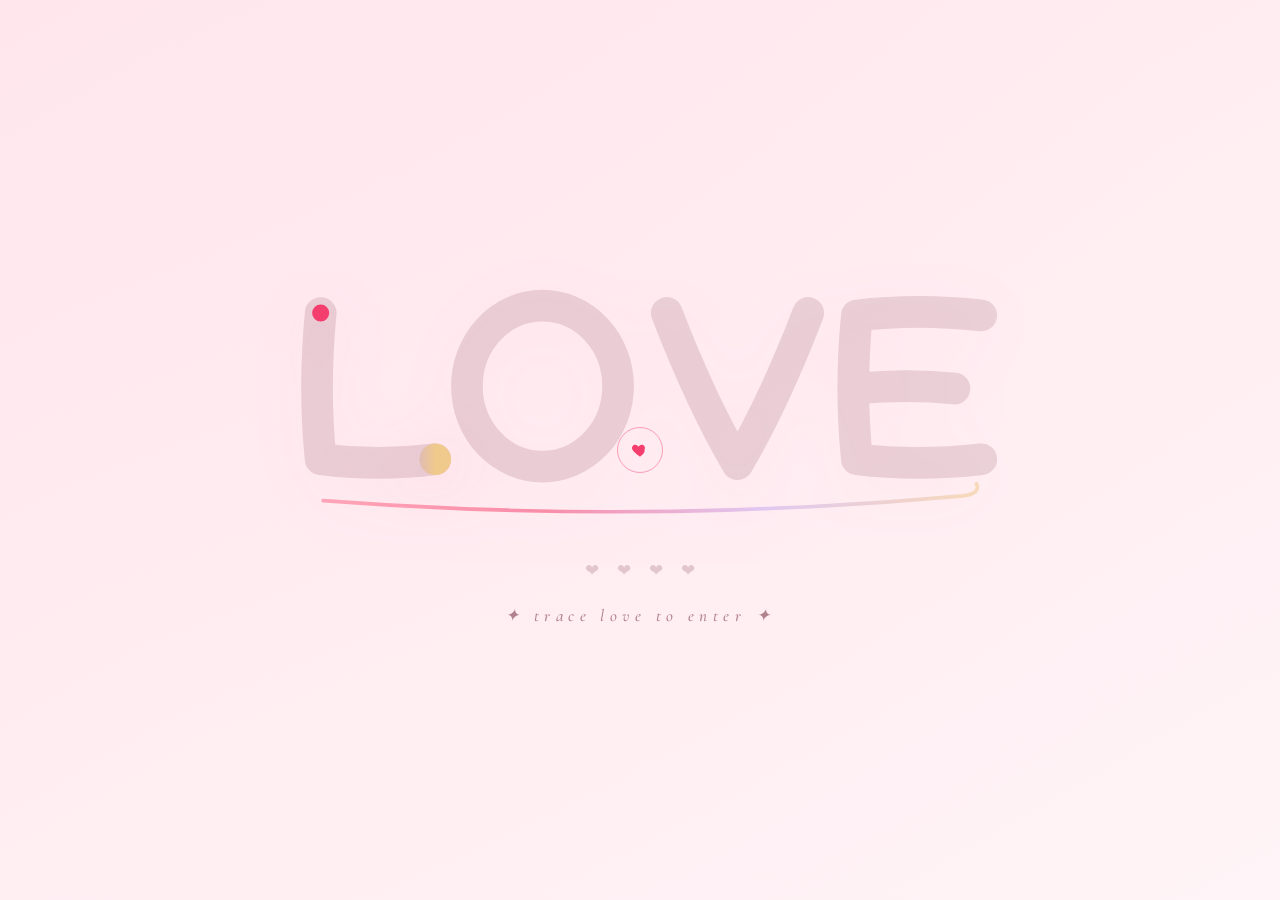
==== index.html @ fe79ede4 "zhangyue.asia: 入口描红 LOVE + 心形花树与四季章节 + 结尾夜色" ====
<!DOCTYPE html>
<html lang="en">
<head>
<meta charset="UTF-8" />
<meta name="viewport" content="width=device-width, initial-scale=1.0" />
<title>99 · LOVE</title>
<link rel="stylesheet" href="fonts/fonts.css" />
<style>
  :root {
    --blush: #fff5f7;
    --rose-1: #ffd6e0;
    --rose-2: #ffc3d0;
    --lilac: #eadcf7;
    --peach: #ffe0cc;
    --mint:  #d9f1e8;
    --accent: #ff6b8a;
    --accent-deep: #f43f6e;
    --ink: #7a3b4a;
    --ink-soft: #b76a7e;
  }

  * { margin: 0; padding: 0; box-sizing: border-box; }

  html, body {
    height: 100%;
    overflow: hidden;
    background: var(--blush);
    font-family: "Cormorant Garamond", "Georgia", serif;
    color: var(--ink);
    -webkit-font-smoothing: antialiased;
    cursor: none;
    touch-action: none;
    -webkit-user-select: none;
    user-select: none;
    -webkit-touch-callout: none;
  }

  /* ============ 第 0 层：被揭示的世界 = 彩色 99 场 ============ */
  .world { position: fixed; inset: 0; overflow: hidden; z-index: 0; }

  .aurora {
    position: absolute; inset: -20%;
    background:
      radial-gradient(40% 50% at 20% 20%, var(--rose-1) 0%, transparent 60%),
      radial-gradient(45% 55% at 80% 25%, var(--lilac) 0%, transparent 60%),
      radial-gradient(50% 50% at 70% 80%, var(--rose-2) 0%, transparent 60%),
      radial-gradient(40% 55% at 15% 85%, var(--peach) 0%, transparent 55%),
      radial-gradient(45% 50% at 45% 45%, var(--mint) 0%, transparent 60%),
      linear-gradient(160deg, #fff0f3 0%, var(--blush) 100%);
    filter: saturate(1.05);
    animation: auroraDrift 26s ease-in-out infinite alternate;
  }
  @keyframes auroraDrift {
    0% { transform: translate3d(0,0,0) scale(1); }
    50% { transform: translate3d(2%,-1%,0) scale(1.06); }
    100% { transform: translate3d(-2%,1%,0) scale(1.03); }
  }

  .nines { position: absolute; inset: 0; }
  .nine {
    position: absolute;
    font-weight: 600;
    line-height: 1;
    user-select: none;
    transform-origin: center;
  }

  .eyebrow {
    position: absolute;
    left: 0; right: 0; bottom: 34px;
    text-align: center;
    letter-spacing: 0.5em;
    font-size: 13px;
    text-transform: uppercase;
    color: rgba(122,59,74,0.5);
  }

  /* ============ 第 1 层：磨砂玻璃盖（鼠标划过才显示） ============ */
  .frost {
    position: fixed; inset: 0; z-index: 3;
    background:
      linear-gradient(150deg, rgba(255,229,236,0.93), rgba(255,244,247,0.97)),
      radial-gradient(circle at 50% 40%, #ffe4eb 0%, #fff5f7 70%);
    backdrop-filter: blur(6px);
    -webkit-backdrop-filter: blur(6px);
    -webkit-mask-image: radial-gradient(circle var(--r,150px) at var(--mx,-9999px) var(--my,-9999px), transparent 0px, transparent calc(var(--r,150px) - 26px), #000 var(--r,150px));
    mask-image: radial-gradient(circle var(--r,150px) at var(--mx,-9999px) var(--my,-9999px), transparent 0px, transparent calc(var(--r,150px) - 26px), #000 var(--r,150px));
    transition: opacity 1.2s ease;
  }
  .frost.melt { opacity: 0; pointer-events: none; }

  /* ============ 第 2 层：LOVE 常显 + 进度 + 提示 ============ */
  .love-wrap {
    position: fixed; inset: 0; z-index: 4;
    display: flex; flex-direction: column;
    align-items: center; justify-content: center;
    pointer-events: none;
  }

  .love-svg {
    width: min(94vw, 780px);
    height: auto;
    filter: drop-shadow(0 10px 30px rgba(244,63,110,0.18));
    transition: transform 1s cubic-bezier(.2,.7,.2,1), filter .8s ease;
  }
  .love-svg.done {
    transform: scale(1.06);
    filter: drop-shadow(0 14px 40px rgba(244,63,110,0.5));
  }
  .love-svg .ghost {
    fill: none;
    stroke: rgba(122,59,74,0.16);
    stroke-width: 26;
    stroke-linecap: round;
    stroke-linejoin: round;
  }
  .love-svg .ink {
    fill: none;
    stroke: url(#loveGrad);
    stroke-width: 26;
    stroke-linecap: round;
    stroke-linejoin: round;
    stroke-dasharray: 100;
    stroke-dashoffset: 100;
    transition: stroke-dashoffset .12s linear;
  }
  .love-svg .swash {
    fill: none;
    stroke: url(#loveGrad);
    stroke-width: 3;
    stroke-linecap: round;
    opacity: 0.55;
  }
  .start-dot {
    fill: var(--accent-deep);
    animation: startPulse 1.4s ease-in-out infinite;
    transform-box: fill-box;
    transform-origin: center;
  }
  @keyframes startPulse {
    0%, 100% { transform: scale(1); opacity: 0.9; }
    50% { transform: scale(1.7); opacity: 0.45; }
  }

  .progress {
    display: flex; gap: 18px;
    margin-top: 30px;
  }
  .p-dot {
    font-size: 17px;
    color: rgba(122,59,74,0.22);
    transition: color .35s ease, transform .35s cubic-bezier(.2,.7,.2,1);
  }
  .p-dot.on {
    color: var(--accent-deep);
    transform: scale(1.45);
  }

  .hint {
    margin-top: 24px;
    font-style: italic;
    font-size: 17px;
    letter-spacing: 0.32em;
    text-transform: lowercase;
    color: rgba(122,59,74,0.6);
    animation: hintPulse 2.6s ease-in-out infinite;
    transition: opacity .6s ease;
  }
  .hint.gone { opacity: 0; }
  @keyframes hintPulse {
    0%, 100% { opacity: 0.5; }
    50% { opacity: 1; }
  }

  /* ============ 自定义光标 ============ */
  .cursor-dot, .cursor-ring {
    position: fixed; top: 0; left: 0;
    pointer-events: none; z-index: 99;
    will-change: transform;
  }
  .cursor-dot {
    width: 18px; height: 18px;
    margin: -9px 0 0 -9px;
    color: var(--accent-deep);
    transition: opacity .3s ease;
  }
  .cursor-dot svg { width: 100%; height: 100%; display: block; }
  .cursor-ring {
    width: 46px; height: 46px;
    margin: -23px 0 0 -23px;
    border-radius: 50%;
    border: 1px solid rgba(244,63,110,0.45);
    transition: transform .25s cubic-bezier(.2,.7,.2,1), border-color .3s, opacity .3s;
  }
  .cursor-ring.ink {
    transform: scale(0.7);
    border-color: rgba(244,63,110,0.9);
    background: rgba(255,107,138,0.12);
  }

  @media (hover: none) {
    html, body { cursor: auto; }
    .cursor-dot, .cursor-ring { display: none; }
    .frost { --r: 120px; }
    .hint { font-size: 15px; letter-spacing: 0.24em; }
  }
  @media (prefers-reduced-motion: reduce) {
    * { animation: none !important; transition: none !important; }
  }
</style>
</head>
<body>

  <!-- 第 0 层：彩色 99 场 -->
  <div class="world">
    <div class="aurora"></div>
    <div class="nines" id="nines"></div>
    <div class="eyebrow">for the one i love</div>
  </div>

  <!-- 第 1 层：磨砂玻璃 -->
  <div class="frost" id="frost"></div>

  <!-- 第 2 层：LOVE + 进度 + 提示 -->
  <div class="love-wrap" id="loveWrap">
    <svg class="love-svg" id="loveSvg" viewBox="0 0 640 210" fill="none">
      <defs>
        <linearGradient id="loveGrad" x1="0" y1="0" x2="1" y2="0">
          <stop offset="0" stop-color="#ff6b8a"/>
          <stop offset="0.34" stop-color="#f43f6e"/>
          <stop offset="0.67" stop-color="#c7a8f0"/>
          <stop offset="1" stop-color="#f0c98c"/>
        </linearGradient>
      </defs>
      <g class="ghost" id="ghostG"></g>
      <g class="ink" id="inkG"></g>
      <path class="swash" d="M 60 186 Q 320 206 585 182 Q 600 180 596 172" />
      <circle class="start-dot" id="startDot" r="7" cx="0" cy="0" />
    </svg>
    <div class="progress" id="progress"></div>
    <div class="hint" id="hint">&#10022; trace LOVE to enter &#10022;</div>
  </div>

  <!-- 自定义光标 -->
  <div class="cursor-dot" id="cursorDot">
    <svg viewBox="0 0 24 24" fill="currentColor">
      <path d="M12 21s-7.5-4.9-10-9.2C.4 8.6 2.2 5 5.5 5c2 0 3.4 1.1 4.5 2.6C11.1 6.1 12.5 5 14.5 5c3.3 0 5.1 3.6 3.5 6.8C19.5 16.1 12 21 12 21z"/>
    </svg>
  </div>
  <div class="cursor-ring" id="cursorRing"></div>

<script>
(function () {
  // ============ 1. 彩色 99 场 ============
  var PALETTE = [
    "#ff6b8a","#ff8fa3","#ff9bb3","#ffb3c1","#ffc3d0",
    "#ff8a70","#ffb88c","#f0c98c","#c7a8f0","#b49be8",
    "#8fd6b5","#9bc9f0","#f48fb1","#e88cb0"
  ];
  var ninesEl = document.getElementById("nines");

  function buildNines() {
    ninesEl.innerHTML = "";
    var gap = 78;
    var cols = Math.ceil(innerWidth / gap) + 2;
    var rows = Math.ceil(innerHeight / gap) + 2;
    var frag = document.createDocumentFragment();
    for (var r = 0; r < rows; r++) {
      for (var c = 0; c < cols; c++) {
        var el = document.createElement("div");
        el.className = "nine";
        el.textContent = "99";
        var size = 20 + Math.random() * 52;
        var x = c * gap + (Math.random() - 0.5) * 70;
        var y = r * gap + (Math.random() - 0.5) * 70;
        el.style.left = x + "px";
        el.style.top = y + "px";
        el.style.fontSize = size + "px";
        el.style.color = PALETTE[Math.floor(Math.random() * PALETTE.length)];
        el.style.opacity = (0.45 + Math.random() * 0.5).toFixed(2);
        el.style.transform = "rotate(" + ((Math.random() - 0.5) * 40).toFixed(1) + "deg)";
        frag.appendChild(el);
      }
    }
    ninesEl.appendChild(frag);
  }
  buildNines();
  var resizeTimer;
  window.addEventListener("resize", function () {
    clearTimeout(resizeTimer);
    resizeTimer = setTimeout(buildNines, 200);
  });

  // ============ 2. LOVE 粗笔画路径（圆润手写风，方便临摹） ============
  var LETTER_D = {
    L: "M 58 32 Q 52 95 58 152 Q 105 158 152 152",
    O: "M 302 92 A 62 66 0 1 1 178 92 A 62 66 0 1 1 302 92",
    V: "M 342 32 Q 370 105 400 156 Q 430 105 458 32",
    E: "M 600 34 Q 548 28 498 34 Q 492 94 498 152 Q 548 158 600 152 M 498 94 Q 540 90 578 94"
  };
  var ORDER = ["L", "O", "V", "E"];
  var NS = "http://www.w3.org/2000/svg";
  var ghostG = document.getElementById("ghostG");
  var inkG = document.getElementById("inkG");
  var loveSvg = document.getElementById("loveSvg");
  var progressEl = document.getElementById("progress");
  var startDot = document.getElementById("startDot");

  var letters = {};
  var currentIdx = 0;
  var isTouch = window.matchMedia("(hover: none)").matches;
  var THR = isTouch ? 34 : 26;           // 手指比鼠标粗，容差放大
  var DONE_FRAC = isTouch ? 0.72 : 0.78; // 手机上描到约七成就行

  ORDER.forEach(function (k, i) {
    var d = LETTER_D[k];
    var g = document.createElementNS(NS, "path");
    g.setAttribute("d", d);
    ghostG.appendChild(g);

    var p = document.createElementNS(NS, "path");
    p.setAttribute("d", d);
    p.setAttribute("pathLength", "100");
    inkG.appendChild(p);

    var total = p.getTotalLength();
    var samples = [];
    var N = 48;
    for (var s = 0; s <= N; s++) {
      var pt = p.getPointAtLength(total * s / N);
      samples.push({ x: pt.x, y: pt.y, done: false });
    }
    letters[k] = { el: p, samples: samples, done: 0, total: N + 1, complete: false };

    var dot = document.createElement("span");
    dot.className = "p-dot";
    dot.innerHTML = "&#10084;";
    progressEl.appendChild(dot);
  });

  function placeStartDot() {
    if (currentIdx >= ORDER.length) {
      startDot.style.display = "none";
      return;
    }
    var sm = letters[ORDER[currentIdx]].samples[0];
    startDot.setAttribute("cx", sm.x);
    startDot.setAttribute("cy", sm.y);
  }
  placeStartDot();

  function clientToSvg(cx, cy) {
    var m = loveSvg.getScreenCTM();
    if (!m) return null;
    var pt = loveSvg.createSVGPoint();
    pt.x = cx; pt.y = cy;
    return pt.matrixTransform(m.inverse());
  }

  function updateInk(k) {
    var rec = letters[k];
    var frac = rec.done / rec.total;
    rec.el.setAttribute("stroke-dashoffset", (100 * (1 - frac)).toFixed(2));
    if (frac >= DONE_FRAC && !rec.complete) {
      rec.complete = true;
      rec.el.setAttribute("stroke-dashoffset", "0");
      var dot = progressEl.children[currentIdx];
      if (dot) dot.classList.add("on");
      currentIdx++;
      placeStartDot();
      if (currentIdx >= ORDER.length) succeed();
    }
  }

  function cover(pts) {
    if (currentIdx >= ORDER.length) return;
    var rec = letters[ORDER[currentIdx]];
    if (rec.complete) return;
    var changed = false;
    for (var i = 0; i < rec.samples.length; i++) {
      var sm = rec.samples[i];
      if (sm.done) continue;
      for (var j = 0; j < pts.length; j++) {
        var dx = sm.x - pts[j].x, dy = sm.y - pts[j].y;
        if (dx * dx + dy * dy < THR * THR) {
          sm.done = true;
          rec.done++;
          changed = true;
          break;
        }
      }
    }
    if (changed) updateInk(ORDER[currentIdx]);
  }

  // ============ 3. 光标 + 揭示 + 描红 ============
  var frost = document.getElementById("frost");
  var hint = document.getElementById("hint");
  var dot = document.getElementById("cursorDot");
  var ring = document.getElementById("cursorRing");

  var dotX = innerWidth / 2, dotY = innerHeight / 2;
  var ringX = dotX, ringY = dotY;
  var mouseX = dotX, mouseY = dotY;
  var lastPt = null;
  var succeeded = false;

  function lerp(a, b, t) { return a + (b - a) * t; }
  function tickCursor() {
    dotX = lerp(dotX, mouseX, 0.9);
    dotY = lerp(dotY, mouseY, 0.9);
    ringX = lerp(ringX, mouseX, 0.22);
    ringY = lerp(ringY, mouseY, 0.22);
    dot.style.transform = "translate3d(" + dotX + "px," + dotY + "px,0)";
    ring.style.transform = "translate3d(" + ringX + "px," + ringY + "px,0)";
    requestAnimationFrame(tickCursor);
  }
  tickCursor();

  function setLight(x, y) {
    frost.style.setProperty("--mx", x + "px");
    frost.style.setProperty("--my", y + "px");
  }

  function succeed() {
    if (succeeded) return;
    succeeded = true;
    loveSvg.classList.add("done");
    hint.classList.add("gone");
    frost.classList.add("melt");
    ring.classList.add("ink");
    setTimeout(function () {
      window.location.href = "home.html";
    }, 1400);
  }

  function onMove(e) {
    if (e.isPrimary === false) return; // 忽略多指
    mouseX = e.clientX;
    mouseY = e.clientY;
    setLight(e.clientX, e.clientY);

    var svgPt = clientToSvg(e.clientX, e.clientY);
    if (!svgPt) return;

    var pts = [svgPt];
    if (lastPt) {
      var dx = svgPt.x - lastPt.x, dy = svgPt.y - lastPt.y;
      var dist = Math.sqrt(dx * dx + dy * dy);
      var steps = Math.max(1, Math.floor(dist / 6));
      for (var s = 1; s < steps; s++) {
        pts.push({ x: lastPt.x + dx * s / steps, y: lastPt.y + dy * s / steps });
      }
    }
    lastPt = svgPt;
    cover(pts);
  }

  window.addEventListener("pointermove", onMove);
  window.addEventListener("pointerdown", onMove);
  window.addEventListener("pointerup", function () { lastPt = null; });
  window.addEventListener("pointercancel", function () { lastPt = null; });
})();
</script>
</body>
</html>
---- fonts/fonts.css ----
/* 站内自托管字体子集：仅包含本站实际用到的字形 */
@font-face{font-family:'Cormorant Garamond';font-style:normal;font-weight:500;font-display:swap;src:url('cormorant-garamond-500.woff2') format('woff2');}
@font-face{font-family:'Cormorant Garamond';font-style:normal;font-weight:600;font-display:swap;src:url('cormorant-garamond-600.woff2') format('woff2');}
@font-face{font-family:'Cormorant Garamond';font-style:normal;font-weight:700;font-display:swap;src:url('cormorant-garamond-700.woff2') format('woff2');}
@font-face{font-family:'Cormorant Garamond';font-style:italic;font-weight:500;font-display:swap;src:url('cormorant-garamond-500-italic.woff2') format('woff2');}
@font-face{font-family:'Cormorant Garamond';font-style:italic;font-weight:600;font-display:swap;src:url('cormorant-garamond-600-italic.woff2') format('woff2');}
@font-face{font-family:'Noto Serif SC';font-style:normal;font-weight:400;font-display:swap;src:url('noto-serif-sc-400.woff2') format('woff2');}
@font-face{font-family:'Noto Serif SC';font-style:normal;font-weight:600;font-display:swap;src:url('noto-serif-sc-600.woff2') format('woff2');}
@font-face{font-family:'Ma Shan Zheng';font-style:normal;font-weight:400;font-display:swap;src:url('ma-shan-zheng-400.woff2') format('woff2');}
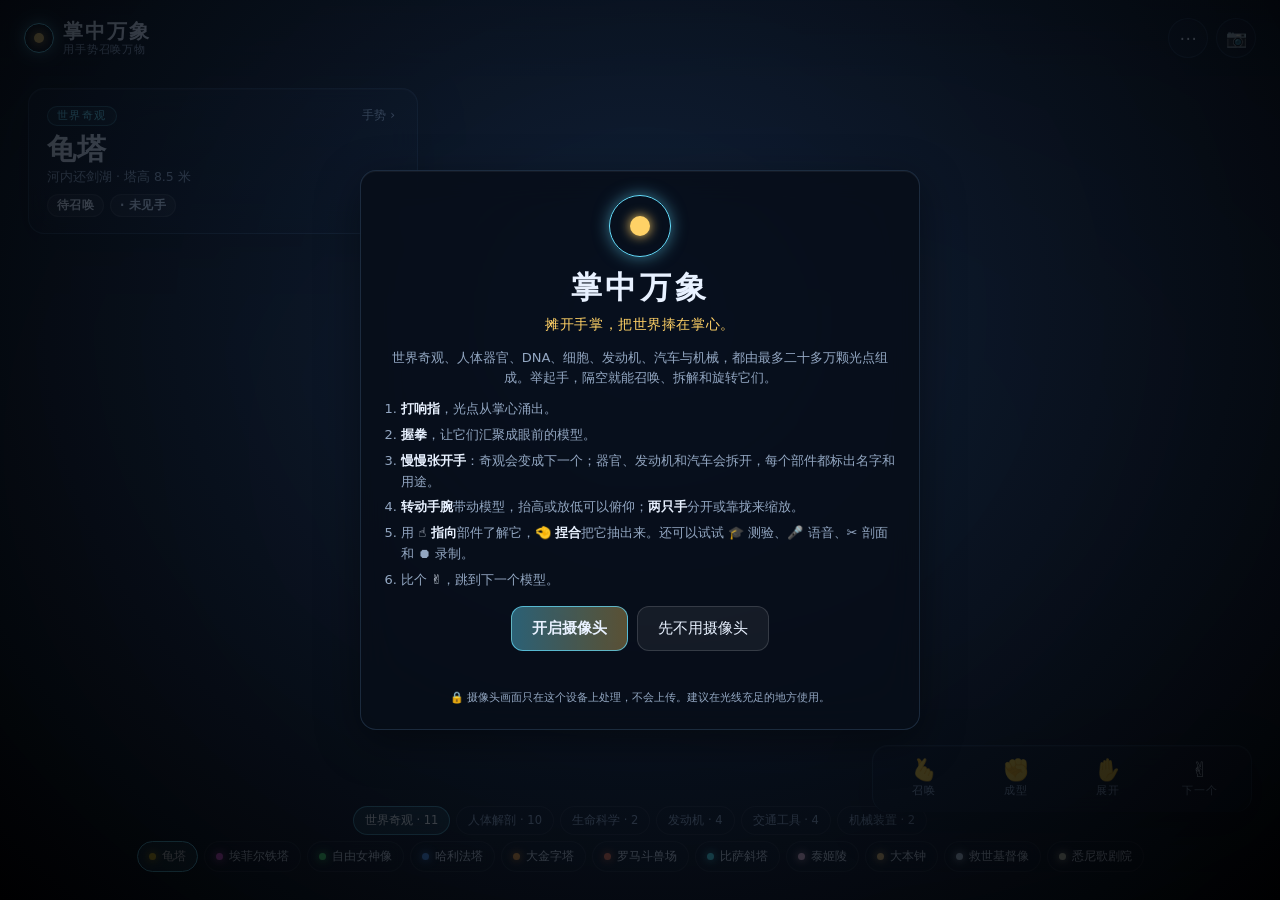
==== commit 734768a0: "换站：掌中万象手势粒子体验（中文移动版），四季情书归档" ====
--- a/index.html
+++ b/index.html
@@ -1,466 +1,174 @@
-<!DOCTYPE html>
-<html lang="en">
+<!doctype html>
+<html lang="zh-CN">
 <head>
-<meta charset="UTF-8" />
-<meta name="viewport" content="width=device-width, initial-scale=1.0" />
-<title>99 · LOVE</title>
-<link rel="stylesheet" href="fonts/fonts.css" />
-<style>
-  :root {
-    --blush: #fff5f7;
-    --rose-1: #ffd6e0;
-    --rose-2: #ffc3d0;
-    --lilac: #eadcf7;
-    --peach: #ffe0cc;
-    --mint:  #d9f1e8;
-    --accent: #ff6b8a;
-    --accent-deep: #f43f6e;
-    --ink: #7a3b4a;
-    --ink-soft: #b76a7e;
-  }
-
-  * { margin: 0; padding: 0; box-sizing: border-box; }
-
-  html, body {
-    height: 100%;
-    overflow: hidden;
-    background: var(--blush);
-    font-family: "Cormorant Garamond", "Georgia", serif;
-    color: var(--ink);
-    -webkit-font-smoothing: antialiased;
-    cursor: none;
-    touch-action: none;
-    -webkit-user-select: none;
-    user-select: none;
-    -webkit-touch-callout: none;
-  }
-
-  /* ============ 第 0 层：被揭示的世界 = 彩色 99 场 ============ */
-  .world { position: fixed; inset: 0; overflow: hidden; z-index: 0; }
-
-  .aurora {
-    position: absolute; inset: -20%;
-    background:
-      radial-gradient(40% 50% at 20% 20%, var(--rose-1) 0%, transparent 60%),
-      radial-gradient(45% 55% at 80% 25%, var(--lilac) 0%, transparent 60%),
-      radial-gradient(50% 50% at 70% 80%, var(--rose-2) 0%, transparent 60%),
-      radial-gradient(40% 55% at 15% 85%, var(--peach) 0%, transparent 55%),
-      radial-gradient(45% 50% at 45% 45%, var(--mint) 0%, transparent 60%),
-      linear-gradient(160deg, #fff0f3 0%, var(--blush) 100%);
-    filter: saturate(1.05);
-    animation: auroraDrift 26s ease-in-out infinite alternate;
-  }
-  @keyframes auroraDrift {
-    0% { transform: translate3d(0,0,0) scale(1); }
-    50% { transform: translate3d(2%,-1%,0) scale(1.06); }
-    100% { transform: translate3d(-2%,1%,0) scale(1.03); }
-  }
-
-  .nines { position: absolute; inset: 0; }
-  .nine {
-    position: absolute;
-    font-weight: 600;
-    line-height: 1;
-    user-select: none;
-    transform-origin: center;
-  }
-
-  .eyebrow {
-    position: absolute;
-    left: 0; right: 0; bottom: 34px;
-    text-align: center;
-    letter-spacing: 0.5em;
-    font-size: 13px;
-    text-transform: uppercase;
-    color: rgba(122,59,74,0.5);
-  }
-
-  /* ============ 第 1 层：磨砂玻璃盖（鼠标划过才显示） ============ */
-  .frost {
-    position: fixed; inset: 0; z-index: 3;
-    background:
-      linear-gradient(150deg, rgba(255,229,236,0.93), rgba(255,244,247,0.97)),
-      radial-gradient(circle at 50% 40%, #ffe4eb 0%, #fff5f7 70%);
-    backdrop-filter: blur(6px);
-    -webkit-backdrop-filter: blur(6px);
-    -webkit-mask-image: radial-gradient(circle var(--r,150px) at var(--mx,-9999px) var(--my,-9999px), transparent 0px, transparent calc(var(--r,150px) - 26px), #000 var(--r,150px));
-    mask-image: radial-gradient(circle var(--r,150px) at var(--mx,-9999px) var(--my,-9999px), transparent 0px, transparent calc(var(--r,150px) - 26px), #000 var(--r,150px));
-    transition: opacity 1.2s ease;
-  }
-  .frost.melt { opacity: 0; pointer-events: none; }
-
-  /* ============ 第 2 层：LOVE 常显 + 进度 + 提示 ============ */
-  .love-wrap {
-    position: fixed; inset: 0; z-index: 4;
-    display: flex; flex-direction: column;
-    align-items: center; justify-content: center;
-    pointer-events: none;
-  }
-
-  .love-svg {
-    width: min(94vw, 780px);
-    height: auto;
-    filter: drop-shadow(0 10px 30px rgba(244,63,110,0.18));
-    transition: transform 1s cubic-bezier(.2,.7,.2,1), filter .8s ease;
-  }
-  .love-svg.done {
-    transform: scale(1.06);
-    filter: drop-shadow(0 14px 40px rgba(244,63,110,0.5));
-  }
-  .love-svg .ghost {
-    fill: none;
-    stroke: rgba(122,59,74,0.16);
-    stroke-width: 26;
-    stroke-linecap: round;
-    stroke-linejoin: round;
-  }
-  .love-svg .ink {
-    fill: none;
-    stroke: url(#loveGrad);
-    stroke-width: 26;
-    stroke-linecap: round;
-    stroke-linejoin: round;
-    stroke-dasharray: 100;
-    stroke-dashoffset: 100;
-    transition: stroke-dashoffset .12s linear;
-  }
-  .love-svg .swash {
-    fill: none;
-    stroke: url(#loveGrad);
-    stroke-width: 3;
-    stroke-linecap: round;
-    opacity: 0.55;
-  }
-  .start-dot {
-    fill: var(--accent-deep);
-    animation: startPulse 1.4s ease-in-out infinite;
-    transform-box: fill-box;
-    transform-origin: center;
-  }
-  @keyframes startPulse {
-    0%, 100% { transform: scale(1); opacity: 0.9; }
-    50% { transform: scale(1.7); opacity: 0.45; }
-  }
-
-  .progress {
-    display: flex; gap: 18px;
-    margin-top: 30px;
-  }
-  .p-dot {
-    font-size: 17px;
-    color: rgba(122,59,74,0.22);
-    transition: color .35s ease, transform .35s cubic-bezier(.2,.7,.2,1);
-  }
-  .p-dot.on {
-    color: var(--accent-deep);
-    transform: scale(1.45);
-  }
-
-  .hint {
-    margin-top: 24px;
-    font-style: italic;
-    font-size: 17px;
-    letter-spacing: 0.32em;
-    text-transform: lowercase;
-    color: rgba(122,59,74,0.6);
-    animation: hintPulse 2.6s ease-in-out infinite;
-    transition: opacity .6s ease;
-  }
-  .hint.gone { opacity: 0; }
-  @keyframes hintPulse {
-    0%, 100% { opacity: 0.5; }
-    50% { opacity: 1; }
-  }
-
-  /* ============ 自定义光标 ============ */
-  .cursor-dot, .cursor-ring {
-    position: fixed; top: 0; left: 0;
-    pointer-events: none; z-index: 99;
-    will-change: transform;
-  }
-  .cursor-dot {
-    width: 18px; height: 18px;
-    margin: -9px 0 0 -9px;
-    color: var(--accent-deep);
-    transition: opacity .3s ease;
-  }
-  .cursor-dot svg { width: 100%; height: 100%; display: block; }
-  .cursor-ring {
-    width: 46px; height: 46px;
-    margin: -23px 0 0 -23px;
-    border-radius: 50%;
-    border: 1px solid rgba(244,63,110,0.45);
-    transition: transform .25s cubic-bezier(.2,.7,.2,1), border-color .3s, opacity .3s;
-  }
-  .cursor-ring.ink {
-    transform: scale(0.7);
-    border-color: rgba(244,63,110,0.9);
-    background: rgba(255,107,138,0.12);
-  }
-
-  @media (hover: none) {
-    html, body { cursor: auto; }
-    .cursor-dot, .cursor-ring { display: none; }
-    .frost { --r: 120px; }
-    .hint { font-size: 15px; letter-spacing: 0.24em; }
-  }
-  @media (prefers-reduced-motion: reduce) {
-    * { animation: none !important; transition: none !important; }
-  }
-</style>
+  <meta charset="utf-8">
+  <meta name="viewport" content="width=device-width, initial-scale=1, viewport-fit=cover">
+  <title>掌中万象 · 用手势召唤万物</title>
+  <meta name="description" content="在手机摄像头前摊开手掌，把世界奇观、人体器官、发动机与机械装置化作万千光点，捏合、旋转、拆开来看。">
+  <meta name="theme-color" content="#03050a">
+  <meta name="apple-mobile-web-app-capable" content="yes">
+  <meta name="mobile-web-app-capable" content="yes">
+  <meta name="apple-mobile-web-app-status-bar-style" content="black-translucent">
+  <meta name="apple-mobile-web-app-title" content="掌中万象">
+  <link rel="manifest" href="manifest.webmanifest">
+  <link rel="apple-touch-icon" href="icons/icon-180.png">
+  <link rel="icon" href="data:image/svg+xml,%3Csvg xmlns='http://www.w3.org/2000/svg' viewBox='0 0 64 64'%3E%3Ccircle cx='32' cy='32' r='22' fill='none' stroke='%2366e0ff' stroke-width='4'/%3E%3Ccircle cx='32' cy='32' r='8' fill='%23ffd166'/%3E%3C/svg%3E">
+  <link rel="stylesheet" href="styles.css">
 </head>
 <body>
+  <canvas id="gl" aria-label="粒子场景"></canvas>
+  <canvas id="overlay" aria-hidden="true"></canvas>
+  <video id="cam" playsinline muted></video>
 
-  <!-- 第 0 层：彩色 99 场 -->
-  <div class="world">
-    <div class="aurora"></div>
-    <div class="nines" id="nines"></div>
-    <div class="eyebrow">for the one i love</div>
+  <header class="topbar">
+    <div class="brand">
+      <div class="logo" aria-hidden="true"><span></span></div>
+      <div class="brand-text">
+        <div class="brand-name">掌中万象</div>
+        <div class="brand-sub">用手势召唤万物</div>
+      </div>
+    </div>
+    <div class="top-actions">
+      <button id="bMenu" class="round" aria-label="更多工具" title="更多工具">⋯</button>
+      <button id="bCam" class="round" aria-label="开关摄像头" title="开关摄像头">📷</button>
+    </div>
+  </header>
+
+  <section class="now-card glass">
+    <div class="now-head">
+      <span class="cat" id="cat">世界奇观</span>
+      <button id="bPanel" class="ghost" aria-label="手势与设置">手势 <span aria-hidden="true">›</span></button>
+    </div>
+    <h1 id="name">龟塔</h1>
+    <p id="fact" class="fact"></p>
+    <div class="now-status">
+      <span id="statePill" class="pill" data-state="idle">待召唤</span>
+      <span id="posePill" class="pill pose"> · 未见手</span>
+    </div>
+  </section>
+
+  <div id="bigTitle" class="big-title" aria-hidden="true"><div class="t"></div><div class="s"></div></div>
+
+  <nav id="catalog" class="catalog" aria-label="模型列表">
+    <div id="catTabs" class="tabs" role="tablist"></div>
+    <div id="catChips" class="chips"></div>
+  </nav>
+
+  <div class="actions glass" role="group" aria-label="主要操作">
+    <button id="bSnap" title="召唤 / 消散（空格）"><span aria-hidden="true">🫰</span><small>召唤</small></button>
+    <button id="bForm" title="成型（F）"><span aria-hidden="true">✊</span><small>成型</small></button>
+    <button id="bOpen" title="展开 / 合拢（O）"><span aria-hidden="true">✋</span><small>展开</small></button>
+    <button id="bNext" title="下一个模型（V）"><span aria-hidden="true">✌</span><small>下一个</small></button>
   </div>
 
-  <!-- 第 1 层：磨砂玻璃 -->
-  <div class="frost" id="frost"></div>
+  <div id="backdrop" class="backdrop" hidden></div>
 
-  <!-- 第 2 层：LOVE + 进度 + 提示 -->
-  <div class="love-wrap" id="loveWrap">
-    <svg class="love-svg" id="loveSvg" viewBox="0 0 640 210" fill="none">
-      <defs>
-        <linearGradient id="loveGrad" x1="0" y1="0" x2="1" y2="0">
-          <stop offset="0" stop-color="#ff6b8a"/>
-          <stop offset="0.34" stop-color="#f43f6e"/>
-          <stop offset="0.67" stop-color="#c7a8f0"/>
-          <stop offset="1" stop-color="#f0c98c"/>
-        </linearGradient>
-      </defs>
-      <g class="ghost" id="ghostG"></g>
-      <g class="ink" id="inkG"></g>
-      <path class="swash" d="M 60 186 Q 320 206 585 182 Q 600 180 596 172" />
-      <circle class="start-dot" id="startDot" r="7" cx="0" cy="0" />
-    </svg>
-    <div class="progress" id="progress"></div>
-    <div class="hint" id="hint">&#10022; trace LOVE to enter &#10022;</div>
+  <aside id="panel" class="sheet glass" hidden>
+    <div class="sheet-head"><b>手势与设置</b><button class="x" data-close="panel" aria-label="关闭">✕</button></div>
+    <div class="sheet-body">
+      <section class="status">
+        <div class="row"><span class="k">场景</span><span id="statePill2" class="pill" data-state="idle">待召唤</span></div>
+        <div class="row"><span class="k">手势</span><span id="posePill2" class="pill pose"> · 未见手</span></div>
+        <div class="sensitivity">
+          <div class="sensitivity-head">
+            <label class="k" for="gestureSensitivity">手势灵敏度</label>
+            <select id="gestureSensitivity" aria-describedby="gestureSensitivityHint">
+              <option value="standard" selected>标准</option>
+              <option value="forgiving">更宽容</option>
+            </select>
+          </div>
+          <div id="gestureSensitivityHint" class="hint">看不清手势时选「更宽容」，更容易被识别。</div>
+        </div>
+        <div class="meter">
+          <div class="meter-head"><span class="k">手掌张开度</span><b id="openPct">0%</b></div>
+          <div class="bar"><i id="openBar"></i></div>
+        </div>
+        <div id="explodeBox" class="meter explode" hidden>
+          <div class="meter-head"><span class="k">拆解程度</span><b id="explodePct">0%</b></div>
+          <input id="explodeSlider" type="range" min="0" max="100" value="0" aria-label="拆解程度">
+          <div class="hint">张开手把它拆开，握拳再合拢。</div>
+        </div>
+      </section>
+      <section>
+        <div class="k">可以这样玩</div>
+        <ul id="guide" class="guide"></ul>
+      </section>
+      <p class="hint privacy">🔒 摄像头画面只在这个设备上处理，不会上传。</p>
+    </div>
+  </aside>
+
+  <section id="tools" class="sheet glass" hidden>
+    <div class="sheet-head"><b>工具</b><button class="x" data-close="tools" aria-label="关闭">✕</button></div>
+    <div class="sheet-body">
+      <div id="stats" class="stats"></div>
+      <div class="tool-grid">
+        <button id="bLabels" class="tool on" title="部件名称"><span aria-hidden="true">🏷️</span><small>部件名</small></button>
+        <button id="bRotate" class="tool on" title="自动旋转"><span aria-hidden="true">⟳</span><small>自动转</small></button>
+        <button id="bHandRot" class="tool on" title="转动手腕带动模型"><span aria-hidden="true">🔄</span><small>手转</small></button>
+        <button id="bCut" class="tool" title="剖面"><span aria-hidden="true">✂</span><small>剖面</small></button>
+        <button id="bQuiz" class="tool" title="找部件小测验"><span aria-hidden="true">🎓</span><small>测验</small></button>
+        <button id="bVoice" class="tool" title="语音控制与朗读"><span aria-hidden="true">🎤</span><small>语音</small></button>
+        <button id="bRec" class="tool" title="录制视频"><span aria-hidden="true">⏺</span><small>录制</small></button>
+        <button id="bDemo" class="tool" title="播放演示"><span aria-hidden="true">▶</span><small>演示</small></button>
+        <button id="bHelp" class="tool" title="手势与按键说明"><span aria-hidden="true">?</span><small>说明</small></button>
+      </div>
+    </div>
+  </section>
+
+  <section id="help" class="sheet glass" hidden>
+    <div class="sheet-head"><b>手势与按键</b><button class="x" data-close="help" aria-label="关闭">✕</button></div>
+    <div class="sheet-body help-body">
+      <p><b>🫰 打响指</b> 召唤光点 / 让一切消散</p>
+      <p><b>✊ 握拳</b> 让光点汇聚成型</p>
+      <p><b>✋ 张开手掌</b> 奇观会变成下一个；器官、发动机和车会拆开，露出内部</p>
+      <p><b>🔄 转动手腕</b> 转动模型；抬高或放低可以俯仰</p>
+      <p><b>🙌 两只手</b> 分开或靠拢，缩放模型</p>
+      <p><b>☝ 指向部件</b> 停留片刻查看名称与说明；<b>🤏 捏合</b> 把它抽出来</p>
+      <p><b>✌ 剪刀手</b> 直接跳到下一个模型</p>
+      <p class="hint">没有摄像头也能玩：下方四个按钮、拖动旋转、双指缩放都可以操作。</p>
+      <p class="hint">键盘：空格 召唤 · F 成型 · O 展开 · V 下一个 · E 拆解 · X 剖面 · Q 测验 · H 说明。</p>
+      <p class="hint"><a href="archive/four-seasons/index.html">旧站存档 · 四季情书</a></p>
+    </div>
+  </section>
+
+  <section id="partCard" class="part-card glass" hidden aria-live="polite">
+    <div class="phead"><i class="swatch"></i><span class="pname"></span><button id="partClose" class="x" title="关闭（Esc）">✕</button></div>
+    <div class="pinfo"></div>
+    <div class="pmodel"></div>
+    <div class="pactions"><button id="partPull">🤏 抽出来</button><button id="partSpeak">🔊 朗读</button></div>
+    <div class="phint">用 ☝ 指向另一个部件 · 🤏 捏合把它抽出来</div>
+  </section>
+
+  <section id="quiz" class="quiz glass" hidden aria-live="polite">
+    <div class="q"></div><div class="qs"></div><div class="qf"></div>
+    <button id="quizStop" class="x" title="结束测验（Q）">✕</button>
+  </section>
+
+  <div id="toast" class="toast" role="status" aria-live="polite"></div>
+
+  <div id="start" class="start">
+    <div class="start-card glass">
+      <div class="logo big" aria-hidden="true"><span></span></div>
+      <h1>掌中万象</h1>
+      <p class="lead">摊开手掌，把世界捧在掌心。</p>
+      <p>世界奇观、人体器官、DNA、细胞、发动机、汽车与机械，都由最多二十多万颗光点组成。举起手，隔空就能召唤、拆解和旋转它们。</p>
+      <ol class="steps">
+        <li><b>打响指</b>，光点从掌心涌出。</li>
+        <li><b>握拳</b>，让它们汇聚成眼前的模型。</li>
+        <li><b>慢慢张开手</b>：奇观会变成下一个；器官、发动机和汽车会拆开，每个部件都标出名字和用途。</li>
+        <li><b>转动手腕</b>带动模型，抬高或放低可以俯仰；<b>两只手</b>分开或靠拢来缩放。</li>
+        <li>用 <b>☝ 指向</b>部件了解它，<b>🤏 捏合</b>把它抽出来。还可以试试 🎓 测验、🎤 语音、✂ 剖面和 ⏺ 录制。</li>
+        <li>比个 <b>✌</b>，跳到下一个模型。</li>
+      </ol>
+      <div class="start-buttons">
+        <button id="bStartCam" class="primary">开启摄像头</button>
+        <button id="bStartNoCam">先不用摄像头</button>
+      </div>
+      <p id="startMsg" class="start-msg"></p>
+      <p class="privacy">🔒 摄像头画面只在这个设备上处理，不会上传。建议在光线充足的地方使用。</p>
+    </div>
   </div>
 
-  <!-- 自定义光标 -->
-  <div class="cursor-dot" id="cursorDot">
-    <svg viewBox="0 0 24 24" fill="currentColor">
-      <path d="M12 21s-7.5-4.9-10-9.2C.4 8.6 2.2 5 5.5 5c2 0 3.4 1.1 4.5 2.6C11.1 6.1 12.5 5 14.5 5c3.3 0 5.1 3.6 3.5 6.8C19.5 16.1 12 21 12 21z"/>
-    </svg>
-  </div>
-  <div class="cursor-ring" id="cursorRing"></div>
-
-<script>
-(function () {
-  // ============ 1. 彩色 99 场 ============
-  var PALETTE = [
-    "#ff6b8a","#ff8fa3","#ff9bb3","#ffb3c1","#ffc3d0",
-    "#ff8a70","#ffb88c","#f0c98c","#c7a8f0","#b49be8",
-    "#8fd6b5","#9bc9f0","#f48fb1","#e88cb0"
-  ];
-  var ninesEl = document.getElementById("nines");
-
-  function buildNines() {
-    ninesEl.innerHTML = "";
-    var gap = 78;
-    var cols = Math.ceil(innerWidth / gap) + 2;
-    var rows = Math.ceil(innerHeight / gap) + 2;
-    var frag = document.createDocumentFragment();
-    for (var r = 0; r < rows; r++) {
-      for (var c = 0; c < cols; c++) {
-        var el = document.createElement("div");
-        el.className = "nine";
-        el.textContent = "99";
-        var size = 20 + Math.random() * 52;
-        var x = c * gap + (Math.random() - 0.5) * 70;
-        var y = r * gap + (Math.random() - 0.5) * 70;
-        el.style.left = x + "px";
-        el.style.top = y + "px";
-        el.style.fontSize = size + "px";
-        el.style.color = PALETTE[Math.floor(Math.random() * PALETTE.length)];
-        el.style.opacity = (0.45 + Math.random() * 0.5).toFixed(2);
-        el.style.transform = "rotate(" + ((Math.random() - 0.5) * 40).toFixed(1) + "deg)";
-        frag.appendChild(el);
-      }
-    }
-    ninesEl.appendChild(frag);
-  }
-  buildNines();
-  var resizeTimer;
-  window.addEventListener("resize", function () {
-    clearTimeout(resizeTimer);
-    resizeTimer = setTimeout(buildNines, 200);
-  });
-
-  // ============ 2. LOVE 粗笔画路径（圆润手写风，方便临摹） ============
-  var LETTER_D = {
-    L: "M 58 32 Q 52 95 58 152 Q 105 158 152 152",
-    O: "M 302 92 A 62 66 0 1 1 178 92 A 62 66 0 1 1 302 92",
-    V: "M 342 32 Q 370 105 400 156 Q 430 105 458 32",
-    E: "M 600 34 Q 548 28 498 34 Q 492 94 498 152 Q 548 158 600 152 M 498 94 Q 540 90 578 94"
-  };
-  var ORDER = ["L", "O", "V", "E"];
-  var NS = "http://www.w3.org/2000/svg";
-  var ghostG = document.getElementById("ghostG");
-  var inkG = document.getElementById("inkG");
-  var loveSvg = document.getElementById("loveSvg");
-  var progressEl = document.getElementById("progress");
-  var startDot = document.getElementById("startDot");
-
-  var letters = {};
-  var currentIdx = 0;
-  var isTouch = window.matchMedia("(hover: none)").matches;
-  var THR = isTouch ? 34 : 26;           // 手指比鼠标粗，容差放大
-  var DONE_FRAC = isTouch ? 0.72 : 0.78; // 手机上描到约七成就行
-
-  ORDER.forEach(function (k, i) {
-    var d = LETTER_D[k];
-    var g = document.createElementNS(NS, "path");
-    g.setAttribute("d", d);
-    ghostG.appendChild(g);
-
-    var p = document.createElementNS(NS, "path");
-    p.setAttribute("d", d);
-    p.setAttribute("pathLength", "100");
-    inkG.appendChild(p);
-
-    var total = p.getTotalLength();
-    var samples = [];
-    var N = 48;
-    for (var s = 0; s <= N; s++) {
-      var pt = p.getPointAtLength(total * s / N);
-      samples.push({ x: pt.x, y: pt.y, done: false });
-    }
-    letters[k] = { el: p, samples: samples, done: 0, total: N + 1, complete: false };
-
-    var dot = document.createElement("span");
-    dot.className = "p-dot";
-    dot.innerHTML = "&#10084;";
-    progressEl.appendChild(dot);
-  });
-
-  function placeStartDot() {
-    if (currentIdx >= ORDER.length) {
-      startDot.style.display = "none";
-      return;
-    }
-    var sm = letters[ORDER[currentIdx]].samples[0];
-    startDot.setAttribute("cx", sm.x);
-    startDot.setAttribute("cy", sm.y);
-  }
-  placeStartDot();
-
-  function clientToSvg(cx, cy) {
-    var m = loveSvg.getScreenCTM();
-    if (!m) return null;
-    var pt = loveSvg.createSVGPoint();
-    pt.x = cx; pt.y = cy;
-    return pt.matrixTransform(m.inverse());
-  }
-
-  function updateInk(k) {
-    var rec = letters[k];
-    var frac = rec.done / rec.total;
-    rec.el.setAttribute("stroke-dashoffset", (100 * (1 - frac)).toFixed(2));
-    if (frac >= DONE_FRAC && !rec.complete) {
-      rec.complete = true;
-      rec.el.setAttribute("stroke-dashoffset", "0");
-      var dot = progressEl.children[currentIdx];
-      if (dot) dot.classList.add("on");
-      currentIdx++;
-      placeStartDot();
-      if (currentIdx >= ORDER.length) succeed();
-    }
-  }
-
-  function cover(pts) {
-    if (currentIdx >= ORDER.length) return;
-    var rec = letters[ORDER[currentIdx]];
-    if (rec.complete) return;
-    var changed = false;
-    for (var i = 0; i < rec.samples.length; i++) {
-      var sm = rec.samples[i];
-      if (sm.done) continue;
-      for (var j = 0; j < pts.length; j++) {
-        var dx = sm.x - pts[j].x, dy = sm.y - pts[j].y;
-        if (dx * dx + dy * dy < THR * THR) {
-          sm.done = true;
-          rec.done++;
-          changed = true;
-          break;
-        }
-      }
-    }
-    if (changed) updateInk(ORDER[currentIdx]);
-  }
-
-  // ============ 3. 光标 + 揭示 + 描红 ============
-  var frost = document.getElementById("frost");
-  var hint = document.getElementById("hint");
-  var dot = document.getElementById("cursorDot");
-  var ring = document.getElementById("cursorRing");
-
-  var dotX = innerWidth / 2, dotY = innerHeight / 2;
-  var ringX = dotX, ringY = dotY;
-  var mouseX = dotX, mouseY = dotY;
-  var lastPt = null;
-  var succeeded = false;
-
-  function lerp(a, b, t) { return a + (b - a) * t; }
-  function tickCursor() {
-    dotX = lerp(dotX, mouseX, 0.9);
-    dotY = lerp(dotY, mouseY, 0.9);
-    ringX = lerp(ringX, mouseX, 0.22);
-    ringY = lerp(ringY, mouseY, 0.22);
-    dot.style.transform = "translate3d(" + dotX + "px," + dotY + "px,0)";
-    ring.style.transform = "translate3d(" + ringX + "px," + ringY + "px,0)";
-    requestAnimationFrame(tickCursor);
-  }
-  tickCursor();
-
-  function setLight(x, y) {
-    frost.style.setProperty("--mx", x + "px");
-    frost.style.setProperty("--my", y + "px");
-  }
-
-  function succeed() {
-    if (succeeded) return;
-    succeeded = true;
-    loveSvg.classList.add("done");
-    hint.classList.add("gone");
-    frost.classList.add("melt");
-    ring.classList.add("ink");
-    setTimeout(function () {
-      window.location.href = "home.html";
-    }, 1400);
-  }
-
-  function onMove(e) {
-    if (e.isPrimary === false) return; // 忽略多指
-    mouseX = e.clientX;
-    mouseY = e.clientY;
-    setLight(e.clientX, e.clientY);
-
-    var svgPt = clientToSvg(e.clientX, e.clientY);
-    if (!svgPt) return;
-
-    var pts = [svgPt];
-    if (lastPt) {
-      var dx = svgPt.x - lastPt.x, dy = svgPt.y - lastPt.y;
-      var dist = Math.sqrt(dx * dx + dy * dy);
-      var steps = Math.max(1, Math.floor(dist / 6));
-      for (var s = 1; s < steps; s++) {
-        pts.push({ x: lastPt.x + dx * s / steps, y: lastPt.y + dy * s / steps });
-      }
-    }
-    lastPt = svgPt;
-    cover(pts);
-  }
-
-  window.addEventListener("pointermove", onMove);
-  window.addEventListener("pointerdown", onMove);
-  window.addEventListener("pointerup", function () { lastPt = null; });
-  window.addEventListener("pointercancel", function () { lastPt = null; });
-})();
-</script>
+  <script type="module" src="src/app.js"></script>
 </body>
 </html>
--- a/styles.css
+++ b/styles.css
@@ -0,0 +1,334 @@
+:root {
+  --bg: #03050a;
+  --glass: rgba(9, 15, 27, 0.66);
+  --glass-strong: rgba(8, 13, 24, 0.9);
+  --edge: rgba(140, 200, 255, 0.16);
+  --text: #e8f1ff;
+  --muted: #93a7c2;
+  --accent: #66e0ff;
+  --accent-2: #ffd166;
+  --good: #5dffa0;
+  --warn: #ff7a6b;
+  --radius: 16px;
+  --safe-b: env(safe-area-inset-bottom, 0px);
+  --safe-t: env(safe-area-inset-top, 0px);
+  --font: "PingFang SC", "HarmonyOS Sans SC", "MiSans", "Noto Sans SC", "Microsoft YaHei", system-ui, -apple-system, "Segoe UI", sans-serif;
+}
+
+* { box-sizing: border-box; -webkit-tap-highlight-color: transparent; }
+html, body {
+  margin: 0; height: 100%; background: var(--bg); color: var(--text);
+  font-family: var(--font); overflow: hidden; overscroll-behavior: none;
+  -webkit-font-smoothing: antialiased;
+}
+body { position: fixed; inset: 0; }
+canvas#gl, canvas#overlay { position: fixed; inset: 0; width: 100vw; height: 100vh; display: block; touch-action: none; }
+canvas#gl { z-index: 0; }
+canvas#overlay { pointer-events: none; z-index: 1; }
+video#cam { position: fixed; width: 1px; height: 1px; opacity: 0; pointer-events: none; }
+button { font: inherit; color: inherit; cursor: pointer; border: 0; background: none; }
+a { color: var(--accent); text-underline-offset: 3px; }
+
+.glass {
+  background: var(--glass);
+  border: 1px solid var(--edge);
+  border-radius: var(--radius);
+  backdrop-filter: blur(16px) saturate(1.35);
+  -webkit-backdrop-filter: blur(16px) saturate(1.35);
+  box-shadow: 0 12px 44px rgba(0, 0, 0, 0.42), inset 0 1px 0 rgba(255, 255, 255, 0.05);
+}
+
+/* ---------- top bar */
+.topbar {
+  position: fixed; top: 0; left: 0; right: 0; z-index: 20;
+  display: flex; align-items: center; justify-content: space-between; gap: 10px;
+  padding: calc(10px + var(--safe-t)) 14px 10px;
+  background: linear-gradient(180deg, rgba(3, 5, 10, 0.72), rgba(3, 5, 10, 0));
+  pointer-events: none;
+}
+.topbar button { pointer-events: auto; }
+.brand { display: flex; align-items: center; gap: 9px; min-width: 0; }
+.brand-text { min-width: 0; }
+.brand-name { font-weight: 800; font-size: 18px; letter-spacing: 0.1em; line-height: 1.1; }
+.brand-sub { color: var(--muted); font-size: 10.5px; letter-spacing: 0.08em; margin-top: 1px; }
+.logo { width: 30px; height: 30px; border-radius: 50%; border: 1.5px solid var(--accent); position: relative; flex: none; box-shadow: 0 0 16px rgba(102, 224, 255, 0.5); }
+.logo span { position: absolute; inset: 9px; border-radius: 50%; background: var(--accent-2); box-shadow: 0 0 12px var(--accent-2); }
+.logo.big { width: 62px; height: 62px; margin: 0 auto 10px; }
+.logo.big span { inset: 20px; }
+
+.top-actions { display: flex; gap: 8px; align-items: center; }
+.round {
+  width: 40px; height: 40px; border-radius: 50%; display: grid; place-items: center;
+  background: var(--glass); border: 1px solid var(--edge); backdrop-filter: blur(12px);
+  font-size: 17px; transition: border-color 0.2s, background 0.2s, transform 0.1s;
+}
+.round.on { border-color: rgba(102, 224, 255, 0.7); box-shadow: 0 0 16px rgba(102, 224, 255, 0.35); }
+.round:active { transform: scale(0.94); }
+
+/* ---------- current model card */
+.now-card {
+  position: fixed; z-index: 15; top: calc(62px + var(--safe-t)); left: 12px; right: 12px;
+  padding: 13px 15px 12px; pointer-events: none;
+  background: linear-gradient(180deg, rgba(10, 17, 30, 0.78), rgba(8, 13, 24, 0.5));
+}
+.now-card button { pointer-events: auto; }
+.now-head { display: flex; align-items: center; justify-content: space-between; gap: 10px; }
+.cat {
+  display: inline-block; font-size: 10.5px; letter-spacing: 0.14em;
+  color: var(--accent); border: 1px solid rgba(102, 224, 255, 0.32);
+  padding: 2px 9px; border-radius: 99px; background: rgba(102, 224, 255, 0.07);
+}
+.ghost { color: var(--muted); font-size: 12px; padding: 2px 4px; }
+.ghost:hover { color: var(--text); }
+.now-card h1 { margin: 7px 0 2px; font-size: 25px; line-height: 1.15; letter-spacing: 0.02em; font-weight: 800; }
+.fact { margin: 0; color: var(--muted); font-size: 12px; line-height: 1.45; }
+.now-status { display: flex; gap: 6px; flex-wrap: wrap; margin-top: 8px; }
+
+.k { color: var(--muted); font-size: 10.5px; letter-spacing: 0.1em; }
+.pill {
+  display: inline-block; font-size: 11.5px; font-weight: 700; padding: 3px 9px; border-radius: 99px;
+  background: rgba(255, 255, 255, 0.06); border: 1px solid rgba(255, 255, 255, 0.1);
+  letter-spacing: 0.03em; white-space: nowrap;
+}
+.pill[data-state="sphere"] { color: var(--accent); border-color: rgba(102, 224, 255, 0.5); background: rgba(102, 224, 255, 0.09); }
+.pill[data-state="formed"] { color: var(--good); border-color: rgba(93, 255, 160, 0.5); background: rgba(93, 255, 160, 0.08); }
+.pill[data-state="dissolve"] { color: var(--warn); border-color: rgba(255, 122, 107, 0.5); background: rgba(255, 122, 107, 0.08); }
+.pill.pose { color: #cfe0f7; }
+
+/* ---------- catalog */
+.catalog {
+  position: fixed; z-index: 12; left: 0; right: 0;
+  bottom: calc(84px + var(--safe-b));
+  display: flex; flex-direction: column; gap: 6px; padding: 0 0 4px;
+}
+.tabs, .chips {
+  display: flex; flex-wrap: nowrap; gap: 6px; overflow-x: auto; overflow-y: hidden;
+  padding: 0 12px; scrollbar-width: none; -webkit-overflow-scrolling: touch;
+}
+.tabs::-webkit-scrollbar, .chips::-webkit-scrollbar { display: none; }
+.tabs { scroll-snap-type: x proximity; }
+.tab {
+  flex: none; font-size: 11.5px; padding: 6px 11px; border-radius: 99px;
+  background: rgba(8, 13, 24, 0.5); border: 1px solid rgba(255, 255, 255, 0.09);
+  color: var(--muted); backdrop-filter: blur(10px); scroll-snap-align: start;
+}
+.tab.active { color: #fff; border-color: rgba(102, 224, 255, 0.55); background: rgba(102, 224, 255, 0.14); }
+.chip {
+  flex: none; white-space: nowrap; font-size: 12px; padding: 6px 11px; border-radius: 99px;
+  background: rgba(8, 13, 24, 0.55); border: 1px solid rgba(255, 255, 255, 0.09);
+  display: inline-flex; align-items: center; gap: 6px; backdrop-filter: blur(10px);
+  transition: border-color 0.15s, background 0.15s;
+}
+.chip[hidden] { display: none; }
+.chip i { width: 7px; height: 7px; border-radius: 50%; display: inline-block; box-shadow: 0 0 8px currentColor; flex: none; }
+.chip.active { background: rgba(102, 224, 255, 0.16); border-color: var(--accent); color: #fff; }
+
+/* ---------- action bar */
+.actions {
+  position: fixed; z-index: 30; left: 0; right: 0; bottom: 0;
+  display: grid; grid-template-columns: repeat(4, 1fr); gap: 2px;
+  padding: 6px 6px calc(6px + var(--safe-b));
+  border-radius: 18px 18px 0 0; border-bottom: 0;
+  background: var(--glass-strong);
+}
+.actions button {
+  display: flex; flex-direction: column; align-items: center; justify-content: center; gap: 3px;
+  min-height: 54px; border-radius: 12px; transition: background 0.15s, transform 0.1s;
+}
+.actions button span { font-size: 21px; line-height: 1; }
+.actions button small { font-size: 10.5px; color: var(--muted); letter-spacing: 0.08em; }
+.actions button:active { background: rgba(102, 224, 255, 0.12); transform: scale(0.97); }
+
+/* ---------- sheets */
+.backdrop {
+  position: fixed; inset: 0; z-index: 35; background: rgba(0, 0, 0, 0.52);
+  backdrop-filter: blur(2px); animation: fadeIn 0.2s ease;
+}
+.backdrop[hidden] { display: none; }
+.sheet {
+  position: fixed; z-index: 40; left: 0; right: 0; bottom: 0;
+  max-height: 82dvh; overflow: hidden; display: flex; flex-direction: column;
+  border-radius: 22px 22px 0 0; border-bottom: 0;
+  background: var(--glass-strong);
+  padding-bottom: var(--safe-b);
+  animation: sheetIn 0.28s cubic-bezier(0.2, 0.8, 0.3, 1);
+}
+.sheet[hidden] { display: none; }
+.sheet-head {
+  display: flex; align-items: center; justify-content: space-between;
+  padding: 15px 18px 11px; border-bottom: 1px solid rgba(255, 255, 255, 0.07);
+}
+.sheet-head b { font-size: 15px; letter-spacing: 0.04em; }
+.sheet-body { padding: 14px 18px 20px; overflow-y: auto; -webkit-overflow-scrolling: touch; }
+.sheet-body section + section { margin-top: 16px; }
+.status .row { display: flex; justify-content: space-between; align-items: center; margin: 7px 0; }
+.pill.pose { text-transform: none; }
+
+.sensitivity { margin-top: 14px; }
+.sensitivity-head { display: flex; align-items: center; justify-content: space-between; gap: 8px; flex-wrap: wrap; }
+.sensitivity select {
+  max-width: 150px; padding: 6px 9px; border: 1px solid rgba(255, 255, 255, 0.16);
+  border-radius: 8px; background: #101826; color: var(--text); font: inherit; font-size: 12px;
+}
+.sensitivity .hint { margin-top: 5px; color: var(--muted); font-size: 11px; line-height: 1.4; }
+.meter { margin-top: 12px; }
+.meter-head { display: flex; justify-content: space-between; align-items: baseline; margin-bottom: 5px; }
+.meter-head b { font-size: 13px; font-variant-numeric: tabular-nums; }
+.bar { height: 6px; background: rgba(255, 255, 255, 0.08); border-radius: 99px; overflow: hidden; }
+.bar i { display: block; height: 100%; width: 0%; background: linear-gradient(90deg, var(--accent), var(--accent-2)); border-radius: 99px; transition: width 0.08s linear; }
+.explode input[type="range"] { width: 100%; accent-color: var(--accent-2); }
+.explode .hint { color: var(--muted); font-size: 11px; margin-top: 2px; }
+.guide { list-style: none; padding: 0; margin: 6px 0 0; }
+.guide li {
+  display: grid; grid-template-columns: 28px 1fr; gap: 8px; align-items: center;
+  padding: 7px 8px; border-radius: 10px; font-size: 12.5px; color: var(--muted);
+  transition: background 0.2s, color 0.2s;
+}
+.guide li .e { font-size: 18px; text-align: center; }
+.guide li b { color: var(--text); font-weight: 650; }
+.guide li.hot { background: rgba(102, 224, 255, 0.1); color: var(--text); box-shadow: inset 0 0 0 1px rgba(102, 224, 255, 0.25); }
+.hint { color: var(--muted); font-size: 11.5px; line-height: 1.5; }
+.privacy { margin-top: 14px; }
+
+/* ---------- tools */
+#stats { font-size: 11px; color: var(--muted); padding: 8px 10px; line-height: 1.55; background: rgba(255, 255, 255, 0.035); border-radius: 10px; font-variant-numeric: tabular-nums; }
+#stats b { color: var(--text); font-weight: 650; }
+.tool-grid { display: grid; grid-template-columns: repeat(4, 1fr); gap: 7px; margin-top: 12px; }
+.tool {
+  display: flex; flex-direction: column; align-items: center; justify-content: center; gap: 4px;
+  min-height: 62px; border-radius: 12px; background: rgba(255, 255, 255, 0.05);
+  border: 1px solid rgba(255, 255, 255, 0.09); transition: background 0.15s, border-color 0.15s;
+}
+.tool span { font-size: 19px; line-height: 1; }
+.tool small { font-size: 10.5px; color: var(--muted); }
+.tool.on { border-color: rgba(102, 224, 255, 0.55); background: rgba(102, 224, 255, 0.1); }
+.tool:active { transform: scale(0.97); }
+
+/* ---------- part card */
+.part-card {
+  position: fixed; z-index: 45; left: 10px; right: 10px; bottom: calc(78px + var(--safe-b));
+  max-height: 52dvh; overflow-y: auto; padding: 14px 15px; font-size: 13px;
+  border-radius: 18px; background: var(--glass-strong);
+  animation: sheetIn 0.24s cubic-bezier(0.2, 0.8, 0.3, 1);
+}
+.part-card[hidden], .quiz[hidden] { display: none; }
+.part-card .phead { display: flex; align-items: center; gap: 8px; }
+.part-card .swatch { width: 11px; height: 11px; border-radius: 50%; box-shadow: 0 0 10px currentColor; flex: none; }
+.part-card .pname { font-weight: 800; font-size: 17px; flex: 1; }
+.part-card .pinfo { margin: 8px 0 5px; line-height: 1.5; }
+.part-card .pmodel, .part-card .phint { color: var(--muted); font-size: 11px; line-height: 1.4; }
+.part-card .pactions { display: flex; gap: 7px; margin: 10px 0 7px; }
+.part-card .pactions button {
+  flex: 1; background: rgba(255, 255, 255, 0.06); border: 1px solid rgba(255, 255, 255, 0.12);
+  border-radius: 9px; padding: 8px; font-size: 12px;
+}
+.part-card.pulled { border-color: rgba(255, 159, 67, 0.7); box-shadow: 0 0 26px rgba(255, 159, 67, 0.25); }
+.x { background: transparent; border: none; color: var(--muted); font-size: 15px; padding: 4px 6px; line-height: 1; }
+.x:hover { color: var(--text); }
+
+/* ---------- quiz */
+.quiz {
+  position: fixed; z-index: 32; left: 50%; top: calc(66px + var(--safe-t)); transform: translateX(-50%);
+  width: min(420px, calc(100vw - 24px)); padding: 12px 42px 12px 16px;
+  text-align: center; background: var(--glass-strong);
+  animation: dropIn 0.25s ease;
+}
+.quiz .q { font-weight: 800; font-size: 18px; }
+.quiz .qs { color: var(--muted); font-size: 11.5px; margin-top: 3px; }
+.quiz .qf { margin-top: 6px; font-size: 12.5px; line-height: 1.4; }
+.quiz-on .now-card { display: none; }
+.quiz.good { border-color: rgba(93, 255, 160, 0.6); }
+.quiz.bad { border-color: rgba(255, 122, 107, 0.6); }
+.quiz .x { position: absolute; right: 8px; top: 8px; }
+.rec { color: #ff5a5a; font-weight: 700; }
+
+/* ---------- titles, toast */
+.big-title { display: none; }
+.toast {
+  position: fixed; z-index: 60; left: 50%; bottom: calc(192px + var(--safe-b));
+  transform: translate(-50%, 8px); max-width: calc(100vw - 32px);
+  background: rgba(8, 14, 24, 0.92); border: 1px solid var(--edge);
+  padding: 9px 16px; border-radius: 99px; font-size: 12.5px; line-height: 1.35;
+  opacity: 0; transition: opacity 0.22s, transform 0.22s; pointer-events: none;
+  text-align: center; box-shadow: 0 10px 30px rgba(0, 0, 0, 0.4);
+}
+.toast.show { opacity: 1; transform: translate(-50%, 0); }
+
+/* ---------- start overlay */
+.start {
+  position: fixed; inset: 0; z-index: 100; display: grid; place-items: center; padding: 14px;
+  background: radial-gradient(ellipse at 50% 35%, rgba(24, 48, 82, 0.6), rgba(0, 0, 0, 0.9));
+  overflow-y: auto;
+}
+.start[hidden] { display: none; }
+.start-card {
+  width: min(560px, 100%); max-height: calc(100dvh - 28px); overflow-y: auto;
+  padding: 24px 20px calc(22px + var(--safe-b)); text-align: center;
+  background: rgba(8, 13, 24, 0.86);
+}
+.start-card h1 { margin: 2px 0 4px; font-size: 31px; letter-spacing: 0.12em; font-weight: 800; }
+.start-card p { color: var(--muted); margin: 0 0 10px; line-height: 1.6; font-size: 13px; }
+.start-card .lead { color: var(--accent-2); font-size: 14px; letter-spacing: 0.04em; margin-bottom: 12px; }
+.steps { text-align: left; color: var(--muted); line-height: 1.6; margin: 4px 0 16px; padding-left: 20px; font-size: 13px; }
+.steps li { margin-bottom: 5px; }
+.steps b { color: var(--text); }
+.start-buttons { display: flex; gap: 9px; justify-content: center; flex-wrap: wrap; }
+.start-buttons button {
+  padding: 12px 20px; font-size: 14.5px; border-radius: 12px;
+  background: rgba(255, 255, 255, 0.06); border: 1px solid rgba(255, 255, 255, 0.14);
+}
+.start-buttons .primary {
+  background: linear-gradient(90deg, rgba(102, 224, 255, 0.4), rgba(255, 209, 102, 0.34));
+  border-color: rgba(102, 224, 255, 0.7); font-weight: 700;
+}
+.start-msg { min-height: 1.4em; margin-top: 11px !important; color: var(--accent-2) !important; font-size: 12px !important; }
+.start-card .privacy { font-size: 11px; margin: 8px 0 0; }
+
+button:focus-visible, select:focus-visible, a:focus-visible { outline: 2px solid var(--accent); outline-offset: 2px; }
+
+@keyframes sheetIn { from { transform: translateY(60px); opacity: 0; } to { transform: none; opacity: 1; } }
+@keyframes dropIn { from { transform: translate(-50%, -8px); opacity: 0; } to { transform: translate(-50%, 0); opacity: 1; } }
+@keyframes fadeIn { from { opacity: 0; } to { opacity: 1; } }
+
+/* ---------- tablets and desktop */
+@media (min-width: 720px) {
+  .now-card { right: auto; width: 370px; left: 20px; }
+  .catalog { align-items: center; }
+  .tabs, .chips { justify-content: center; flex-wrap: wrap; overflow: visible; padding: 0 20px; }
+  .actions { left: 50%; right: auto; transform: translateX(-50%); width: min(560px, calc(100vw - 40px)); border-radius: 18px; bottom: 14px; padding-bottom: 6px; }
+  .catalog { bottom: 96px; }
+  .toast { bottom: 108px; }
+  .part-card { left: auto; right: 20px; bottom: 90px; width: 340px; }
+}
+
+@media (min-width: 1000px) {
+  .topbar { padding: 18px 24px; }
+  .brand-name { font-size: 20px; }
+  .now-card { top: 88px; left: 28px; width: 390px; padding: 16px 18px; }
+  .now-card h1 { font-size: 29px; }
+  .fact { font-size: 12.5px; }
+  .catalog { bottom: 24px; left: 50%; transform: translateX(-50%); width: min(1080px, calc(100vw - 40px)); }
+  .actions { left: auto; right: 28px; transform: none; width: 380px; bottom: 88px; border-radius: 16px; }
+  .toast { bottom: 170px; }
+  .sheet {
+    left: 50%; right: auto; bottom: auto; top: 50%; transform: translate(-50%, -50%);
+    width: min(560px, calc(100vw - 40px)); max-height: 82vh; border-radius: 20px;
+    padding-bottom: 0; animation: modalIn 0.22s ease;
+  }
+  .sheet-head { padding: 16px 20px 12px; }
+  .sheet-body { padding: 16px 20px 22px; }
+  .part-card { bottom: 176px; right: 28px; animation: none; }
+  .quiz { top: 80px; }
+}
+@keyframes modalIn { from { transform: translate(-50%, -47%); opacity: 0; } to { transform: translate(-50%, -50%); opacity: 1; } }
+
+@media (max-height: 660px) {
+  .start-card { padding-top: 16px; }
+  .start-card h1 { font-size: 26px; }
+  .start-card .steps { font-size: 12px; line-height: 1.5; }
+  .start-card p { font-size: 12px; }
+}
+
+@media (prefers-reduced-motion: reduce) {
+  *, *::before, *::after { animation-duration: 0.001ms !important; transition-duration: 0.001ms !important; }
+}
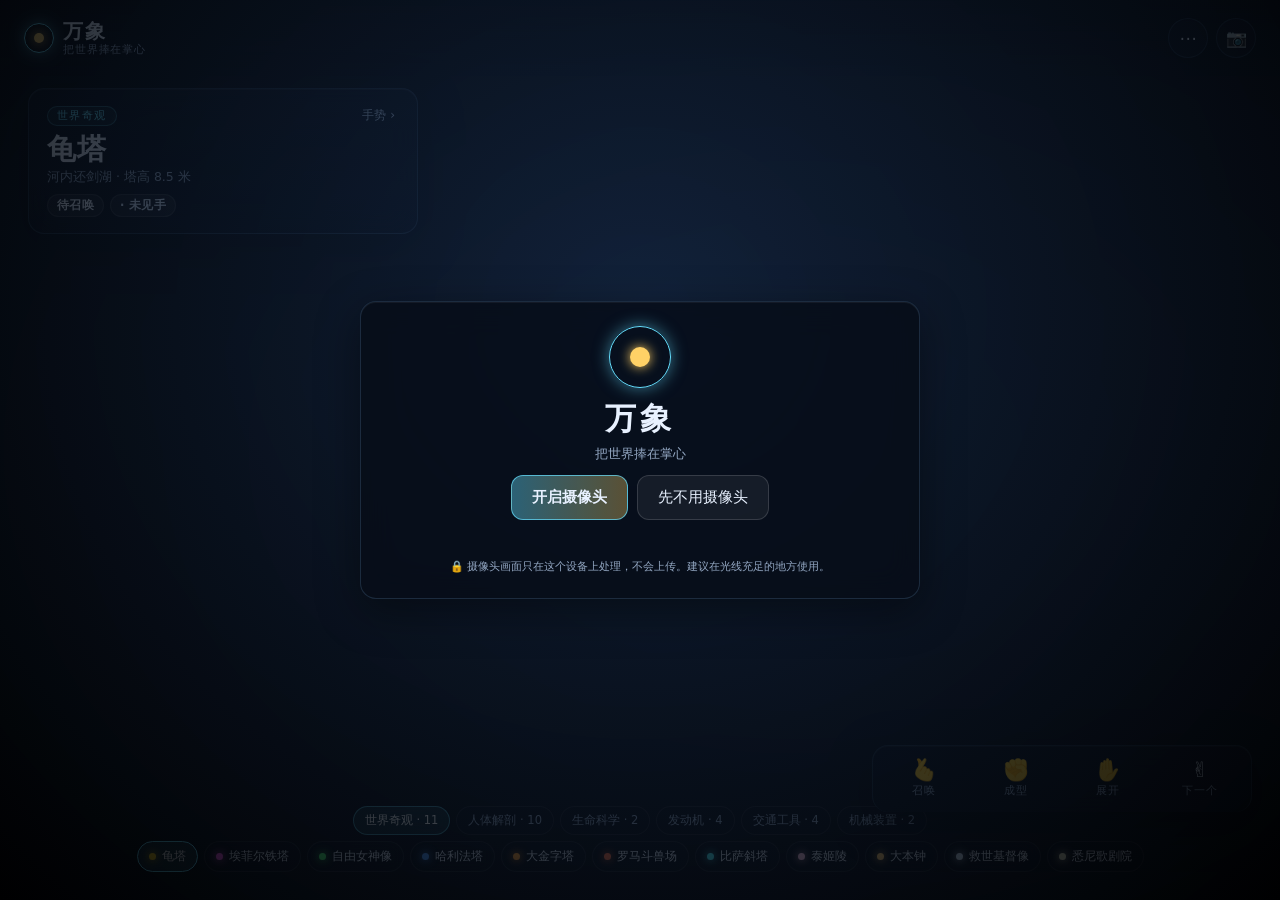
==== commit 3a3eba9a: "Rename to Wanxiang and simplify start screen" ====
--- a/index.html
+++ b/index.html
@@ -3,13 +3,13 @@
 <head>
   <meta charset="utf-8">
   <meta name="viewport" content="width=device-width, initial-scale=1, viewport-fit=cover">
-  <title>掌中万象 · 用手势召唤万物</title>
+  <title>万象 · 把世界捧在掌心</title>
   <meta name="description" content="在手机摄像头前摊开手掌，把世界奇观、人体器官、发动机与机械装置化作万千光点，捏合、旋转、拆开来看。">
   <meta name="theme-color" content="#03050a">
   <meta name="apple-mobile-web-app-capable" content="yes">
   <meta name="mobile-web-app-capable" content="yes">
   <meta name="apple-mobile-web-app-status-bar-style" content="black-translucent">
-  <meta name="apple-mobile-web-app-title" content="掌中万象">
+  <meta name="apple-mobile-web-app-title" content="万象">
   <link rel="manifest" href="manifest.webmanifest">
   <link rel="apple-touch-icon" href="icons/icon-180.png">
   <link rel="icon" href="data:image/svg+xml,%3Csvg xmlns='http://www.w3.org/2000/svg' viewBox='0 0 64 64'%3E%3Ccircle cx='32' cy='32' r='22' fill='none' stroke='%2366e0ff' stroke-width='4'/%3E%3Ccircle cx='32' cy='32' r='8' fill='%23ffd166'/%3E%3C/svg%3E">
@@ -24,8 +24,8 @@
     <div class="brand">
       <div class="logo" aria-hidden="true"><span></span></div>
       <div class="brand-text">
-        <div class="brand-name">掌中万象</div>
-        <div class="brand-sub">用手势召唤万物</div>
+        <div class="brand-name">万象</div>
+        <div class="brand-sub">把世界捧在掌心</div>
       </div>
     </div>
     <div class="top-actions">
@@ -149,17 +149,8 @@
   <div id="start" class="start">
     <div class="start-card glass">
       <div class="logo big" aria-hidden="true"><span></span></div>
-      <h1>掌中万象</h1>
-      <p class="lead">摊开手掌，把世界捧在掌心。</p>
-      <p>世界奇观、人体器官、DNA、细胞、发动机、汽车与机械，都由最多二十多万颗光点组成。举起手，隔空就能召唤、拆解和旋转它们。</p>
-      <ol class="steps">
-        <li><b>打响指</b>，光点从掌心涌出。</li>
-        <li><b>握拳</b>，让它们汇聚成眼前的模型。</li>
-        <li><b>慢慢张开手</b>：奇观会变成下一个；器官、发动机和汽车会拆开，每个部件都标出名字和用途。</li>
-        <li><b>转动手腕</b>带动模型，抬高或放低可以俯仰；<b>两只手</b>分开或靠拢来缩放。</li>
-        <li>用 <b>☝ 指向</b>部件了解它，<b>🤏 捏合</b>把它抽出来。还可以试试 🎓 测验、🎤 语音、✂ 剖面和 ⏺ 录制。</li>
-        <li>比个 <b>✌</b>，跳到下一个模型。</li>
-      </ol>
+      <h1 class="hero-title">万象</h1>
+      <p class="hero-sub">把世界捧在掌心</p>
       <div class="start-buttons">
         <button id="bStartCam" class="primary">开启摄像头</button>
         <button id="bStartNoCam">先不用摄像头</button>
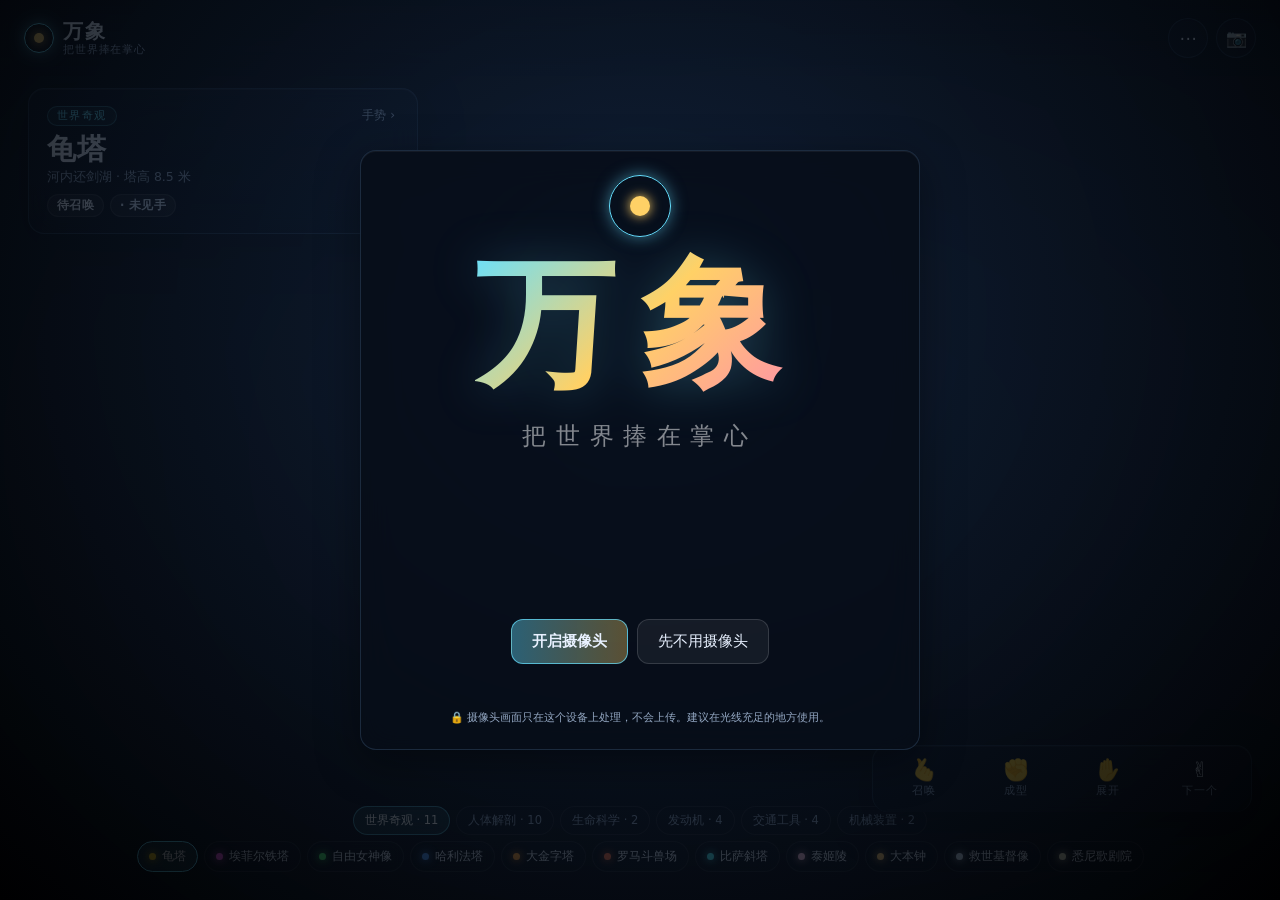
==== commit b6247c14: "Optimize hand tracking and snap recognition on mobile" ====
--- a/index.html
+++ b/index.html
@@ -118,7 +118,7 @@
   <section id="help" class="sheet glass" hidden>
     <div class="sheet-head"><b>手势与按键</b><button class="x" data-close="help" aria-label="关闭">✕</button></div>
     <div class="sheet-body help-body">
-      <p><b>🫰 打响指</b> 召唤光点 / 让一切消散</p>
+      <p><b>🫰 打响指</b> 拇指贴住中指，再让中指向掌心弹下。也可点底栏「召唤 / 消散」。</p>
       <p><b>✊ 握拳</b> 让光点汇聚成型</p>
       <p><b>✋ 张开手掌</b> 奇观会变成下一个；器官、发动机和车会拆开，露出内部</p>
       <p><b>🔄 转动手腕</b> 转动模型；抬高或放低可以俯仰</p>
--- a/styles.css
+++ b/styles.css
@@ -258,13 +258,26 @@
 .start {
   position: fixed; inset: 0; z-index: 100; display: grid; place-items: center; padding: 14px;
   background: radial-gradient(ellipse at 50% 35%, rgba(24, 48, 82, 0.6), rgba(0, 0, 0, 0.9));
-  overflow-y: auto;
 }
 .start[hidden] { display: none; }
 .start-card {
   width: min(560px, 100%); max-height: calc(100dvh - 28px); overflow-y: auto;
   padding: 24px 20px calc(22px + var(--safe-b)); text-align: center;
   background: rgba(8, 13, 24, 0.86);
+  display: flex; flex-direction: column; align-items: center; justify-content: center;
+  min-height: min(78dvh, 600px);
+}
+.start-card .hero-title {
+  margin: 0; font-size: clamp(64px, 22vw, 140px); letter-spacing: 0.18em; font-weight: 900;
+  line-height: 1.1;
+  background: linear-gradient(135deg, #66e0ff 0%, #ffd166 50%, #ff8fab 100%);
+  -webkit-background-clip: text; -webkit-text-fill-color: transparent;
+  background-clip: text;
+  filter: drop-shadow(0 2px 24px rgba(102, 224, 255, 0.25));
+}
+.start-card .hero-sub {
+  color: rgba(255, 255, 255, 0.5); font-size: clamp(15px, 4.5vw, 24px);
+  letter-spacing: 0.4em; margin: 16px 0 0; font-weight: 300;
 }
 .start-card h1 { margin: 2px 0 4px; font-size: 31px; letter-spacing: 0.12em; font-weight: 800; }
 .start-card p { color: var(--muted); margin: 0 0 10px; line-height: 1.6; font-size: 13px; }
@@ -272,7 +285,7 @@
 .steps { text-align: left; color: var(--muted); line-height: 1.6; margin: 4px 0 16px; padding-left: 20px; font-size: 13px; }
 .steps li { margin-bottom: 5px; }
 .steps b { color: var(--text); }
-.start-buttons { display: flex; gap: 9px; justify-content: center; flex-wrap: wrap; }
+.start-buttons { display: flex; gap: 9px; justify-content: center; flex-wrap: wrap; margin-top: auto; padding-top: 32px; }
 .start-buttons button {
   padding: 12px 20px; font-size: 14.5px; border-radius: 12px;
   background: rgba(255, 255, 255, 0.06); border: 1px solid rgba(255, 255, 255, 0.14);
@@ -323,9 +336,10 @@
 @keyframes modalIn { from { transform: translate(-50%, -47%); opacity: 0; } to { transform: translate(-50%, -50%); opacity: 1; } }
 
 @media (max-height: 660px) {
-  .start-card { padding-top: 16px; }
-  .start-card h1 { font-size: 26px; }
-  .start-card .steps { font-size: 12px; line-height: 1.5; }
+  .start-card { padding-top: 16px; min-height: auto; }
+  .start-card .hero-title { font-size: clamp(40px, 12vw, 80px); }
+  .start-card .hero-sub { font-size: clamp(12px, 3vw, 16px); }
+  .start-buttons { padding-top: 20px; }
   .start-card p { font-size: 12px; }
 }
 
